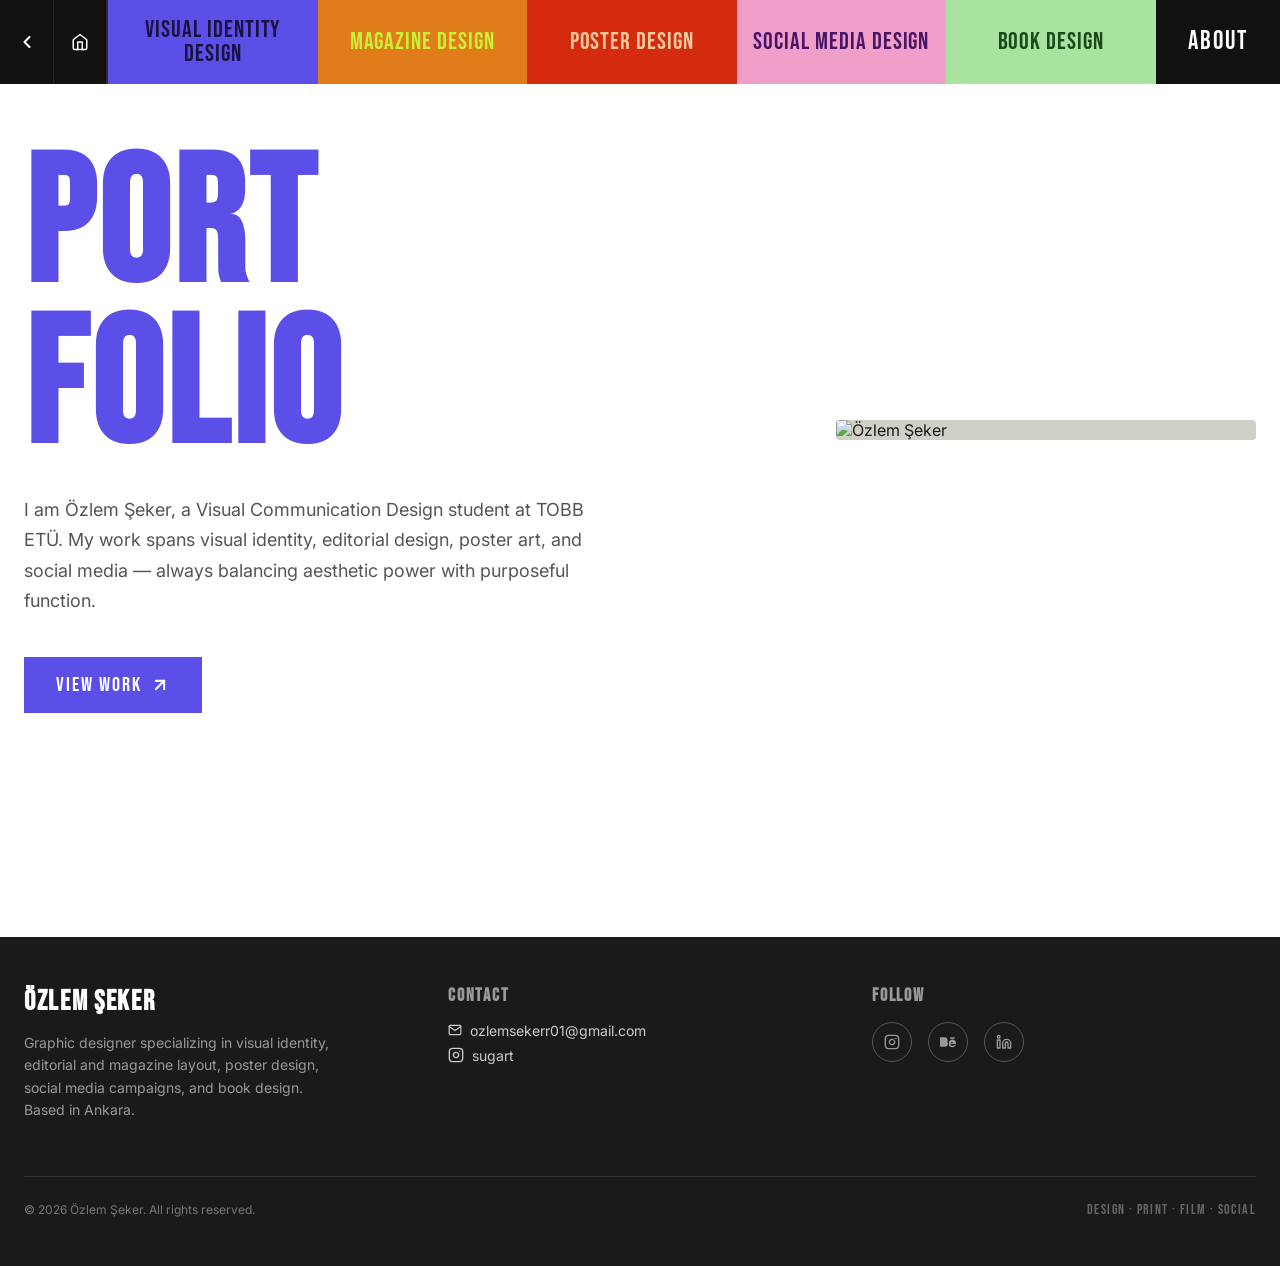
==== index.html @ 819afb35 "Add files via upload" ====
<!DOCTYPE html>
<html lang="en">
<head>
  <meta charset="UTF-8" />
  <meta name="viewport" content="width=device-width, initial-scale=1.0" />
  <title>Portfolio — Özlem Şeker</title>
  <meta name="description" content="Özlem Şeker — graphic design portfolio: visual identity, editorial, poster, social media and book design." />
  <link rel="stylesheet" href="style.css" />
</head>
<body>

<nav class="site-nav">
  <div class="nav-utility">
    <button type="button" data-back aria-label="Back"><svg width="20" height="20" viewBox="0 0 24 24" fill="none" stroke="currentColor" stroke-width="2.5" stroke-linecap="round" stroke-linejoin="round"><polyline points="15 18 9 12 15 6"></polyline></svg></button>
    <a href="#home" aria-label="Home"><svg width="18" height="18" viewBox="0 0 24 24" fill="none" stroke="currentColor" stroke-width="2" stroke-linecap="round" stroke-linejoin="round"><path d="M3 9l9-7 9 7v11a2 2 0 0 1-2 2H5a2 2 0 0 1-2-2z"></path><polyline points="9 22 9 12 15 12 15 22"></polyline></svg></a>
  </div>
  <a href="#visual-identity" class="nav-category nav-film" data-view="visual-identity">VISUAL IDENTITY DESIGN</a>
  <a href="#magazine" class="nav-category nav-magazine" data-view="magazine">MAGAZINE DESIGN</a>
  <a href="#poster" class="nav-category nav-poster" data-view="poster">POSTER DESIGN</a>
  <a href="#social" class="nav-category nav-social" data-view="social">SOCIAL MEDIA DESIGN</a>
  <a href="#book" class="nav-category nav-book" data-view="book">BOOK DESIGN</a>
  <a href="#about" class="nav-category nav-about" data-view="about">ABOUT</a>
</nav>

<!-- ============ HOME ============ -->
<section class="view" id="view-home">
  <section class="hero">
    <div class="hero-text">
      <h1 class="hero-title">PORT<br>FOLIO</h1>
      <p class="hero-desc">I am Özlem Şeker, a Visual Communication Design student at TOBB ETÜ. My work spans visual identity, editorial design, poster art, and social media — always balancing aesthetic power with purposeful function.</p>
      <a href="#visual-identity" class="hero-btn" data-view="visual-identity">VIEW WORK <svg width="20" height="20" viewBox="0 0 24 24" fill="none" stroke="currentColor" stroke-width="2.5" stroke-linecap="round" stroke-linejoin="round"><line x1="7" y1="17" x2="17" y2="7"></line><polyline points="7 7 17 7 17 17"></polyline></svg></a>
    </div>
    <div class="hero-image">
      <img src="images/hero.jpg" alt="Özlem Şeker" />
    </div>
  </section>
  <main></main>
</section>

<!-- ============ VISUAL IDENTITY (project selector) ============ -->
<section class="view" id="view-visual-identity">
  <main>
    <div class="section-header title-film">
      <h1 class="section-title">VISUAL IDENTITY DESIGN</h1>
    </div>
    <div class="project-selector">
      <a href="#project-film-festival" class="project-card card-filmfest" data-view="project-film-festival" aria-label="4:3 Experimental Film Festival">
        <img src="images/logo-filmfest.png" alt="4:3 Experimental Film Festival logo" />
      </a>
      <a href="#project-memory-of-stone" class="project-card card-memorystone" data-view="project-memory-of-stone" aria-label="Memory of Stone">
        <img src="images/logo-memoryofstone.png" alt="Memory of Stone logo" />
      </a>
      <a href="#project-ottoman-rug" class="project-card card-ottomanrug" data-view="project-ottoman-rug" aria-label="Ottoman Rug">
        <img src="images/logo-ottomanrug.png" alt="Ottoman Rug logo" />
      </a>
    </div>
  </main>
</section>

<!-- ============ PROJECT: FILM FESTIVAL ============ -->
<section class="view" id="view-project-film-festival">
  <main>
    <div class="section-header title-film">
      <h1 class="section-title">4:3 EXPERIMENTAL FILM FESTIVAL</h1>
    </div>
    <div class="image-stack">
      <img src="images/film-01.jpg" alt="4:3 Experimental Film Festival — Social Campaign" />
      <img src="images/film-02.jpg" alt="4:3 Experimental Film Festival — Print Collateral" />
      <img src="images/film-03.jpg" alt="4:3 Experimental Film Festival — Banner System" />
      <img src="images/film-04.jpg" alt="4:3 Experimental Film Festival — Street Signage" />
    </div>
  </main>
</section>

<!-- ============ PROJECT: MEMORY OF STONE ============ -->
<section class="view" id="view-project-memory-of-stone">
  <main>
    <div class="section-header title-film">
      <h1 class="section-title">MEMORY OF STONE</h1>
    </div>
    <div class="image-stack">
      <img src="images/stone-01.jpg" alt="Memory of Stone — 01" />
      <img src="images/stone-02.png" alt="Memory of Stone — 02" />
      <img src="images/stone-03.png" alt="Memory of Stone — 03" />
    </div>
  </main>
</section>

<!-- ============ PROJECT: OTTOMAN RUG ============ -->
<section class="view" id="view-project-ottoman-rug">
  <main>
    <div class="section-header title-film">
      <h1 class="section-title">OTTOMAN RUG</h1>
    </div>
    <div class="image-stack">
      <img src="images/ottomanrug-01.png" alt="Ottoman Rug — 01" />
    </div>
  </main>
</section>

<!-- ============ MAGAZINE ============ -->
<section class="view" id="view-magazine">
  <main>
    <div class="section-header title-magazine">
      <h1 class="section-title">MAGAZINE DESIGN</h1>
    </div>
    <div class="image-stack">
      <img src="images/magazine-01.png" alt="Magazine Design — 01" />
      <img src="images/magazine-02.png" alt="Magazine Design — 02" />
      <img src="images/magazine-03.png" alt="Magazine Design — 03" />
      <img src="images/magazine-04.png" alt="Magazine Design — 04" />
      <img src="images/magazine-05.png" alt="Magazine Design — 05" />
    </div>
  </main>
</section>

<!-- ============ POSTER ============ -->
<section class="view" id="view-poster">
  <main>
    <div class="section-header title-poster">
      <h1 class="section-title">POSTER DESIGN</h1>
    </div>
    <div class="image-stack">
      <img src="images/poster-01.png" alt="Poster Design — 01" />
      <img src="images/poster-02.png" alt="Poster Design — 02" />
    </div>
  </main>
</section>

<!-- ============ SOCIAL ============ -->
<section class="view" id="view-social">
  <main>
    <div class="section-header title-social">
      <h1 class="section-title">SOCIAL MEDIA DESIGN</h1>
    </div>
    <div class="image-stack">
      <img src="images/social-01.png" alt="Social Media Design — 01" />
    </div>
  </main>
</section>

<!-- ============ BOOK ============ -->
<section class="view" id="view-book">
  <main>
    <div class="section-header title-book">
      <h1 class="section-title">BOOK DESIGN</h1>
    </div>
    <div class="image-stack">
      <img src="images/book-01.png" alt="Book Design — 01" />
    </div>
  </main>
</section>

<!-- ============ ABOUT ============ -->
<section class="view" id="view-about">
  <main>
    <div class="section-header title-about">
      <h1 class="section-title">ABOUT</h1>
    </div>
    <div class="about-grid">
      <div>
        <h2 class="about-name">ÖZLEM<br>ŞEKER</h2>
        <p class="about-desc">As a fourth-year Visual Communication Design student at TOBB ETÜ, I transform theoretical knowledge into practical and strategic visual solutions. With a portfolio that includes festival identities, editorial design, posters, and social media campaigns, my goal is to add tangible value to the projects I work on by creating user-centric designs that combine aesthetic power with functionality.</p>

        <div class="about-block">
          <h3 class="about-label">Personal Skills</h3>
          <p class="about-value">Creative Thinking &nbsp;·&nbsp; Team Work &nbsp;·&nbsp; Concept Development &nbsp;·&nbsp; User Empathy</p>
        </div>

        <div class="about-block">
          <h3 class="about-label">Languages</h3>
          <p class="about-value">English (B1) &nbsp;·&nbsp; Romeika (C1) &nbsp;·&nbsp; Italian (A1)</p>
        </div>

        <div class="about-block">
          <h3 class="about-label">Experience</h3>
          <div class="experience-item">
            <span class="experience-period">April 2024 – Present</span>
            <span class="experience-role">Freelance Designer</span>
          </div>
          <div class="experience-item">
            <span class="experience-period">April 2023 – Present</span>
            <span class="experience-role">Founder, Designer — Egemen Dergi</span>
          </div>
          <div class="experience-item">
            <span class="experience-period">January 2026 – April 2026</span>
            <span class="experience-role">Intern — Xtinge Teknoloji</span>
          </div>
          <div class="experience-item">
            <span class="experience-period">May 2025 – August 2025</span>
            <span class="experience-role">Intern — Dantatsu Creative Agency</span>
          </div>
        </div>
      </div>
      <div class="about-photo">
        <img src="images/profile.png" alt="Özlem Şeker, graphic designer" />
      </div>
    </div>
  </main>
</section>

<footer class="site-footer">
  <div class="footer-inner">
    <div class="footer-grid">
      <div>
        <h3 class="footer-title">ÖZLEM ŞEKER</h3>
        <p class="footer-desc">Graphic designer specializing in visual identity, editorial and magazine layout, poster design, social media campaigns, and book design. Based in Ankara.</p>
      </div>
      <div>
        <h4 class="footer-heading">CONTACT</h4>
        <ul class="footer-list">
          <li><a href="mailto:ozlemsekerr01@gmail.com"><svg width="14" height="14" viewBox="0 0 24 24" fill="none" stroke="currentColor" stroke-width="2" stroke-linecap="round" stroke-linejoin="round"><path d="M4 4h16c1.1 0 2 .9 2 2v12c0 1.1-.9 2-2 2H4c-1.1 0-2-.9-2-2V6c0-1.1.9-2 2-2z"></path><polyline points="22,6 12,13 2,6"></polyline></svg> ozlemsekerr01@gmail.com</a></li>
          <li><a href="https://www.instagram.com/sugart.design" target="_blank" rel="noopener noreferrer"><svg width="16" height="16" viewBox="0 0 24 24" fill="none" stroke="currentColor" stroke-width="2" stroke-linecap="round" stroke-linejoin="round"><rect x="2" y="2" width="20" height="20" rx="5" ry="5"></rect><path d="M16 11.37A4 4 0 1 1 12.63 8 4 4 0 0 1 16 11.37z"></path><line x1="17.5" y1="6.5" x2="17.51" y2="6.5"></line></svg> sugart</a></li>
        </ul>
      </div>
      <div>
        <h4 class="footer-heading">FOLLOW</h4>
        <div class="social-icons">
          <a class="social-icon" href="https://www.instagram.com/sugart.design" target="_blank" rel="noopener noreferrer" aria-label="Instagram"><svg width="16" height="16" viewBox="0 0 24 24" fill="none" stroke="currentColor" stroke-width="2" stroke-linecap="round" stroke-linejoin="round"><rect x="2" y="2" width="20" height="20" rx="5" ry="5"></rect><path d="M16 11.37A4 4 0 1 1 12.63 8 4 4 0 0 1 16 11.37z"></path><line x1="17.5" y1="6.5" x2="17.51" y2="6.5"></line></svg></a>
          <a class="social-icon" href="https://www.behance.net/zlemeker" target="_blank" rel="noopener noreferrer" aria-label="Behance"><svg width="16" height="16" viewBox="0 0 24 24" fill="currentColor"><path d="M22 7h-7V5h7v2zm1.726 10c-.442 1.297-2.029 3-5.101 3-3.074 0-5.564-1.729-5.564-5.675 0-3.91 2.325-5.92 5.466-5.92 3.082 0 4.964 1.782 5.375 4.426.078.506.109 1.188.095 2.14H15.97c.13 3.211 3.483 3.312 4.588 2.029H23.726zm-7.726-3h3.543c-.073-1.073-.648-1.743-1.769-1.743-1.23 0-1.77.896-1.774 1.743zM8 11.859h2.436c.799 0 1.364-.43 1.364-1.273 0-.938-.565-1.37-1.364-1.37H8v2.643zm3.5 4.226c0-1.083-.671-1.591-1.672-1.591H8v3.182h1.828C11.279 17.676 11.5 17.008 11.5 16.085zM0 5v14h7.262c2.455 0 4.588-1.346 4.588-3.967 0-1.769-.781-2.726-2.138-3.262 1.007-.608 1.638-1.597 1.638-2.953C11.35 6.354 9.464 5 7.087 5H0z"/></svg></a>
          <a class="social-icon" href="https://www.linkedin.com/in/özlemşeker/" target="_blank" rel="noopener noreferrer" aria-label="LinkedIn"><svg width="16" height="16" viewBox="0 0 24 24" fill="none" stroke="currentColor" stroke-width="2" stroke-linecap="round" stroke-linejoin="round"><path d="M16 8a6 6 0 0 1 6 6v7h-4v-7a2 2 0 0 0-2-2 2 2 0 0 0-2 2v7h-4v-7a6 6 0 0 1 6-6z"></path><rect x="2" y="9" width="4" height="12"></rect><circle cx="4" cy="4" r="2"></circle></svg></a>
        </div>
      </div>
    </div>
    <div class="footer-bottom">
      <span>© 2026 Özlem Şeker. All rights reserved.</span>
      <span class="footer-tagline">DESIGN · PRINT · FILM · SOCIAL</span>
    </div>
  </div>
</footer>

<script>
  // Views: "home" is default. Hash controls which .view section is visible
  // and which nav-category gets the .is-active state.
  var views = document.querySelectorAll(".view");
  var navCategories = document.querySelectorAll(".nav-category");

  function showView(name) {
    views.forEach(function (v) {
      v.classList.toggle("is-visible", v.id === "view-" + name);
    });
    navCategories.forEach(function (n) {
      n.classList.toggle("is-active", n.getAttribute("data-view") === name);
    });
    window.scrollTo(0, 0);
  }

  function currentViewFromHash() {
    var hash = window.location.hash.replace("#", "");
    return hash || "home";
  }

  window.addEventListener("hashchange", function () {
    showView(currentViewFromHash());
  });

  document.addEventListener("DOMContentLoaded", function () {
    showView(currentViewFromHash());

    var backBtn = document.querySelector("[data-back]");
    if (backBtn) {
      backBtn.addEventListener("click", function (e) {
        e.preventDefault();
        if (window.history.length > 1) {
          window.history.back();
        } else {
          window.location.hash = "#home";
        }
      });
    }
  });
</script>
</body>
</html>
---- style.css ----
@import url('https://fonts.googleapis.com/css2?family=Bebas+Neue&family=Inter:wght@300;400;500;600&display=swap');

:root {
  --color-film: #5B4FE8;
  --color-film-active: #4A3ED4;
  --color-film-text: #1a1240;

  --color-magazine: #E07C1A;
  --color-magazine-active: #C96E10;
  --color-magazine-text: #C8F135;

  --color-poster: #D42B0F;
  --color-poster-active: #BF2509;
  --color-poster-text: #F9C89A;

  --color-social: #F0A0C8;
  --color-social-active: #E890BC;
  --color-social-text: #4A1568;

  --color-book: #A8E4A0;
  --color-book-active: #96D48E;
  --color-book-text: #1A4A18;

  --color-about: #111111;
  --color-about-active: #000000;

  --font-display: 'Bebas Neue', sans-serif;
  --font-body: 'Inter', sans-serif;
}

* { box-sizing: border-box; }

html, body {
  margin: 0;
  padding: 0;
  min-height: 100%;
}

body {
  font-family: var(--font-body);
  color: #1a1a1a;
  background-color: #ffffff;
  display: flex;
  flex-direction: column;
  min-height: 100vh;
}

img { max-width: 100%; display: block; }

a { color: inherit; text-decoration: none; }

/* ── NAV ── */
.site-nav {
  width: 100%;
  display: flex;
  flex-wrap: nowrap;
  overflow-x: auto;
  scrollbar-width: none;
}
.site-nav::-webkit-scrollbar { display: none; }

.nav-utility {
  display: flex;
  flex: none;
}

.nav-utility button, .nav-utility a {
  background-color: #111111;
  min-height: 60px;
  width: 54px;
  border: none;
  border-right: 1px solid rgba(255,255,255,0.08);
  display: flex;
  align-items: center;
  justify-content: center;
  cursor: pointer;
  color: #ffffff;
  transition: opacity 0.2s ease;
}
.nav-utility button:hover, .nav-utility a:hover { opacity: 0.75; }
.nav-utility a:last-child, .nav-utility button:last-child {
  border-right: 2px solid rgba(255,255,255,0.12);
}

.nav-category {
  position: relative;
  flex: 1 1 0;
  min-width: 120px;
  display: flex;
  align-items: center;
  justify-content: center;
  text-align: center;
  padding: 18px 16px;
  min-height: 60px;
  transition: all 0.2s ease;
  font-family: var(--font-display);
  font-size: 24px;
  letter-spacing: 0.04em;
  line-height: 1;
  border: none;
  cursor: pointer;
}

.nav-category.is-active {
  padding-top: 22px;
  padding-bottom: 22px;
  min-height: 72px;
}

.nav-category.is-active::after {
  content: "";
  position: absolute;
  bottom: -10px;
  left: 50%;
  transform: translateX(-50%);
  width: 0;
  height: 0;
  border-left: 10px solid transparent;
  border-right: 10px solid transparent;
  z-index: 10;
}

.nav-film { background-color: var(--color-film); color: var(--color-film-text); }
.nav-film.is-active { background-color: var(--color-film-active); }
.nav-film.is-active::after { border-top: 10px solid var(--color-film-active); }

.nav-magazine { background-color: var(--color-magazine); color: var(--color-magazine-text); }
.nav-magazine.is-active { background-color: var(--color-magazine-active); }
.nav-magazine.is-active::after { border-top: 10px solid var(--color-magazine-active); }

.nav-poster { background-color: var(--color-poster); color: var(--color-poster-text); }
.nav-poster.is-active { background-color: var(--color-poster-active); }
.nav-poster.is-active::after { border-top: 10px solid var(--color-poster-active); }

.nav-social { background-color: var(--color-social); color: var(--color-social-text); }
.nav-social.is-active { background-color: var(--color-social-active); }
.nav-social.is-active::after { border-top: 10px solid var(--color-social-active); }

.nav-book { background-color: var(--color-book); color: var(--color-book-text); }
.nav-book.is-active { background-color: var(--color-book-active); }
.nav-book.is-active::after { border-top: 10px solid var(--color-book-active); }

.nav-about {
  flex: none;
  padding: 16px 32px;
  background-color: var(--color-about);
  color: #ffffff;
  font-family: var(--font-display);
  font-size: 26px;
  letter-spacing: 0.08em;
}
.nav-about.is-active {
  background-color: var(--color-about-active);
  padding-top: 22px;
  padding-bottom: 22px;
}
.nav-about.is-active::after { border-top: 10px solid var(--color-about-active); }

/* ── HERO ── */
.hero {
  width: 100%;
  max-width: 1440px;
  margin: 0 auto;
  padding: 64px 24px;
  display: flex;
  align-items: center;
  justify-content: space-between;
  gap: 48px;
}

.hero-text { flex: 1; min-width: 0; }

.hero-title {
  font-family: var(--font-display);
  font-size: clamp(80px, 14vw, 180px);
  color: var(--color-film);
  letter-spacing: 0.02em;
  line-height: 0.9;
  margin: 0 0 24px;
}

.hero-desc {
  font-size: 18px;
  line-height: 1.7;
  color: #555555;
  max-width: 560px;
  margin: 0 0 40px;
}

.hero-btn {
  display: inline-flex;
  align-items: center;
  gap: 8px;
  padding: 16px 32px;
  background-color: var(--color-film);
  color: #ffffff;
  font-family: var(--font-display);
  font-size: 20px;
  letter-spacing: 0.1em;
  border: none;
  cursor: pointer;
  transition: opacity 0.2s ease;
}
.hero-btn:hover { opacity: 0.8; }

.hero-image {
  flex: none;
  width: 420px;
  border-radius: 4px;
  overflow: hidden;
  background-color: #d0cfc8;
}
.hero-image img { width: 100%; object-fit: cover; object-position: top; max-height: 600px; }

@media (max-width: 768px) {
  .hero-image { display: none; }
  .hero { padding: 40px 20px; }
}

/* ── MAIN ── */
main {
  flex: 1;
  width: 100%;
  max-width: 1440px;
  margin: 0 auto;
  padding: 48px 24px;
}

.section-header {
  display: flex;
  align-items: flex-end;
  justify-content: space-between;
  margin-bottom: 40px;
  padding-bottom: 16px;
  border-bottom: 2px solid currentColor;
}

.section-title {
  font-family: var(--font-display);
  font-size: clamp(36px, 6vw, 80px);
  letter-spacing: 0.02em;
  line-height: 1;
  margin: 0;
}

.title-film { color: var(--color-film); border-color: var(--color-film); }
.title-magazine { color: var(--color-magazine); border-color: var(--color-magazine); }
.title-poster { color: var(--color-poster); border-color: var(--color-poster); }
.title-social { color: #E87AAC; border-color: #E87AAC; }
.title-book { color: #5aaa52; border-color: #5aaa52; }
.title-about { color: #111111; border-color: #111111; }

/* ── PROJECT SELECTOR (Visual Identity Design) ── */
.project-selector {
  display: flex;
  flex-direction: column;
  gap: 16px;
}

.project-card {
  position: relative;
  width: 100%;
  height: 140px;
  display: flex;
  align-items: center;
  padding-left: 48px;
  border: none;
  cursor: pointer;
  overflow: hidden;
  transition: opacity 0.2s ease;
}
.project-card:hover { opacity: 0.9; }

.project-card img {
  max-height: 80px;
  max-width: 55%;
  filter: brightness(0) invert(1);
  transition: transform 0.3s ease;
}
.project-card:hover img { transform: scale(1.05); }

.card-filmfest { background-color: #FF002E; }
.card-memorystone { background-color: #00144C; }
.card-memorystone img { max-height: 70px; }
.card-ottomanrug { background-color: #aa7f04; }
.card-ottomanrug img { max-height: 70px; }

/* ── CASE STUDY IMAGE STACK ── */
.image-stack {
  display: flex;
  flex-direction: column;
  gap: 0;
}
.image-stack img { width: 100%; display: block; }

.image-row {
  display: flex;
  gap: 24px;
  flex-wrap: wrap;
}
.image-row img { flex: 1 1 220px; width: auto; }

/* ── ABOUT ── */
.about-grid {
  display: flex;
  flex-direction: column;
  gap: 64px;
  align-items: flex-start;
}
.about-grid > div:first-child { flex: 1 1 0; min-width: 0; }
.about-photo { flex: 1 1 0; min-width: 0; max-width: 100%; }
@media (min-width: 1024px) {
  .about-grid { flex-direction: row; }
}

.about-name {
  font-family: var(--font-display);
  font-size: clamp(48px, 7vw, 96px);
  color: #111111;
  letter-spacing: 0.02em;
  line-height: 1;
  margin: 0 0 24px;
}

.about-desc {
  font-size: 16px;
  line-height: 1.7;
  color: #555555;
  max-width: 560px;
  margin-bottom: 32px;
}

.about-block { margin-bottom: 28px; }

.about-label {
  font-family: var(--font-display);
  font-size: 14px;
  letter-spacing: 0.15em;
  text-transform: uppercase;
  color: #999999;
  margin: 0 0 8px;
}

.about-value {
  font-size: 14px;
  color: #444444;
  line-height: 1.6;
}

.experience-item {
  display: flex;
  flex-direction: column;
  gap: 2px;
  border-left: 2px solid #eeeeee;
  padding-left: 16px;
  margin-bottom: 16px;
}
.experience-period { font-size: 12px; color: #999999; letter-spacing: 0.02em; }
.experience-role { font-size: 14px; color: #333333; font-weight: 500; }

.about-photo {
  position: relative;
  width: 100%;
  padding-top: 88%; /* closer to the Figma crop — was 133.33% (3:4), too tall */
  overflow: hidden;
  border-radius: 8px;
  background-color: #e0e0e0;
}
.about-photo img {
  position: absolute;
  top: 0;
  left: 0;
  width: 100%;
  height: 100%;
  object-fit: cover;
  object-position: center 20%; /* keeps the face framed instead of centering on the chest */
}

/* ── FOOTER ── */
.site-footer {
  background-color: #1a1a1a;
  color: #ffffff;
  margin-top: 64px;
}

.footer-inner {
  max-width: 1440px;
  margin: 0 auto;
  padding: 48px 24px;
}

.footer-grid {
  display: flex;
  flex-direction: column;
  gap: 40px;
}
.footer-grid > div { flex: 1 1 0; min-width: 0; }
@media (min-width: 768px) {
  .footer-grid { flex-direction: row; }
}

.footer-title {
  font-family: var(--font-display);
  font-size: 28px;
  letter-spacing: 0.06em;
  margin: 0 0 12px;
  color: #ffffff;
}

.footer-desc {
  font-size: 14px;
  color: #999999;
  line-height: 1.6;
  max-width: 320px;
}

.footer-heading {
  font-family: var(--font-display);
  font-size: 18px;
  letter-spacing: 0.1em;
  color: #999999;
  margin: 0 0 16px;
}

.footer-list {
  list-style: none;
  margin: 0;
  padding: 0;
  display: flex;
  flex-direction: column;
  gap: 8px;
  font-size: 14px;
  color: #cccccc;
}

.footer-list a {
  display: flex;
  align-items: center;
  gap: 8px;
  transition: color 0.2s ease;
}
.footer-list a:hover { color: #ffffff; }

.social-icons { display: flex; gap: 16px; }

.social-icon {
  width: 40px;
  height: 40px;
  border-radius: 50%;
  border: 1px solid #555555;
  display: flex;
  align-items: center;
  justify-content: center;
  color: #999999;
  transition: color 0.2s ease, border-color 0.2s ease;
}
.social-icon:hover { color: #ffffff; border-color: #ffffff; }

.footer-bottom {
  border-top: 1px solid #333333;
  margin-top: 40px;
  padding-top: 24px;
  display: flex;
  flex-direction: column;
  align-items: center;
  justify-content: space-between;
  gap: 12px;
  font-size: 12px;
  color: #777777;
}
@media (min-width: 768px) {
  .footer-bottom { flex-direction: row; }
}

.footer-tagline {
  font-family: var(--font-display);
  letter-spacing: 0.1em;
  font-size: 14px;
  color: #666666;
}

.empty-note {
  padding: 60px 24px;
  text-align: center;
  color: #999999;
  font-size: 15px;
  border: 1px dashed #dddddd;
  border-radius: 8px;
}

/* ── SINGLE-PAGE VIEW SWITCHING ── */
.view { display: none; }
.view.is-visible { display: block; }
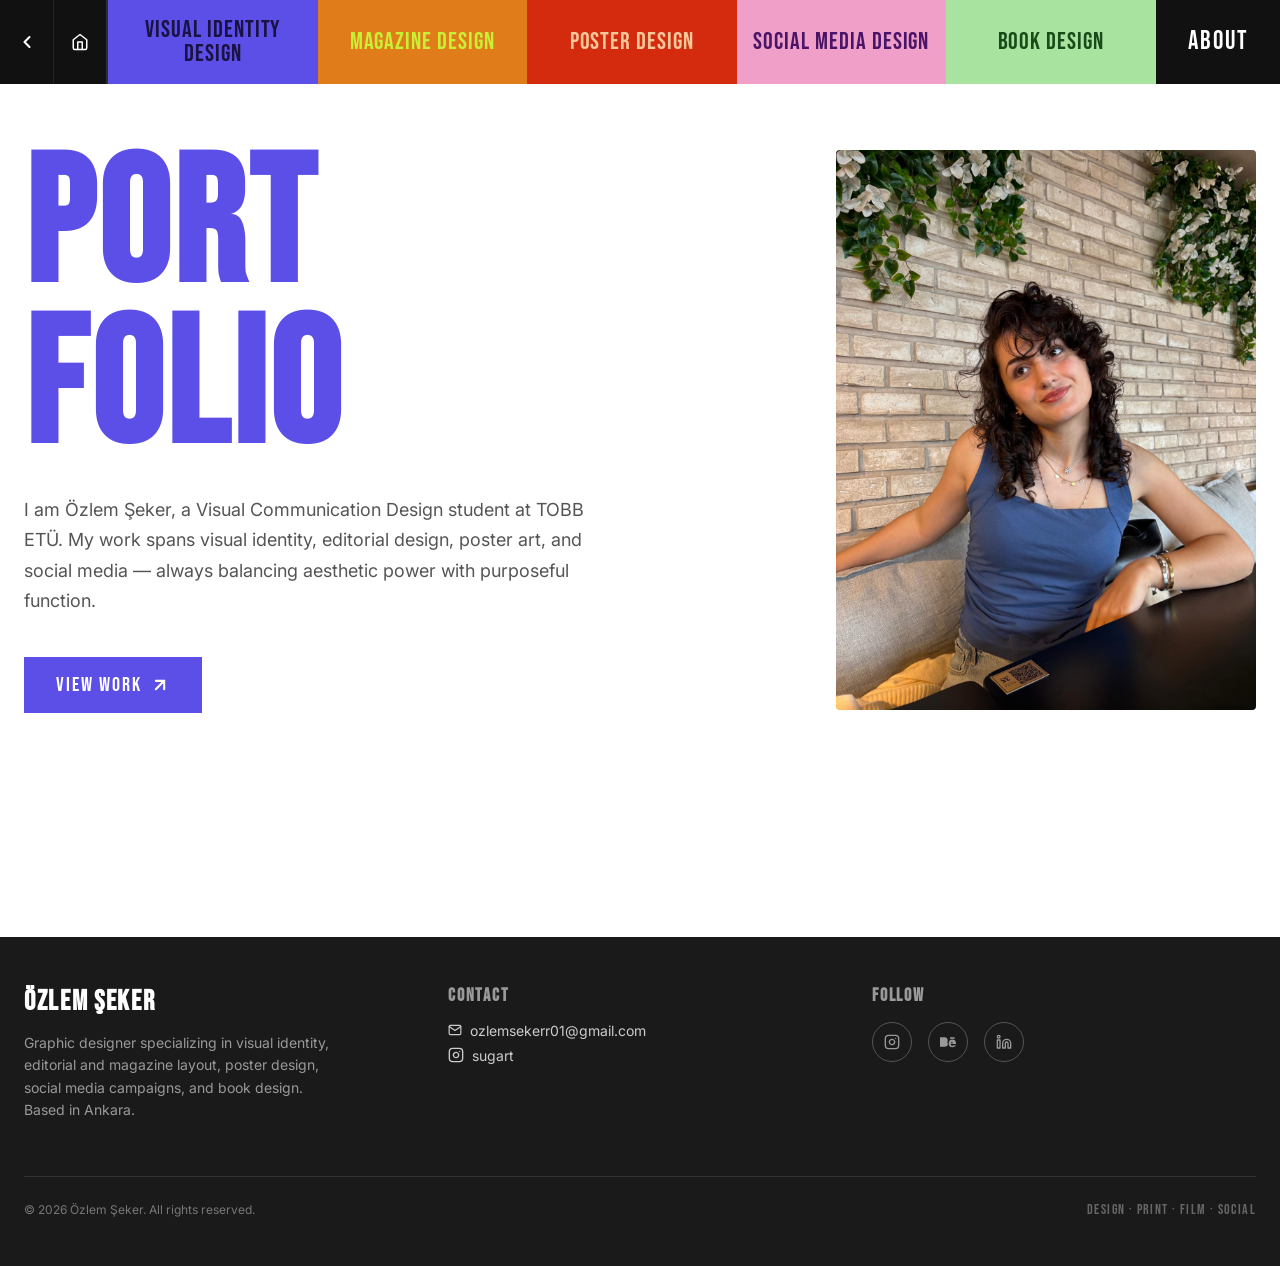
==== commit 80346c4c: "Update index.html" ====
--- a/index.html
+++ b/index.html
@@ -51,7 +51,7 @@
         <img src="images/logo-memoryofstone.png" alt="Memory of Stone logo" />
       </a>
       <a href="#project-ottoman-rug" class="project-card card-ottomanrug" data-view="project-ottoman-rug" aria-label="Ottoman Rug">
-        <img src="images/logo-ottomanrug.png" alt="Ottoman Rug logo" />
+        <img src="images/logo-ottomanrug.webp" alt="Ottoman Rug logo" />
       </a>
     </div>
   </main>
